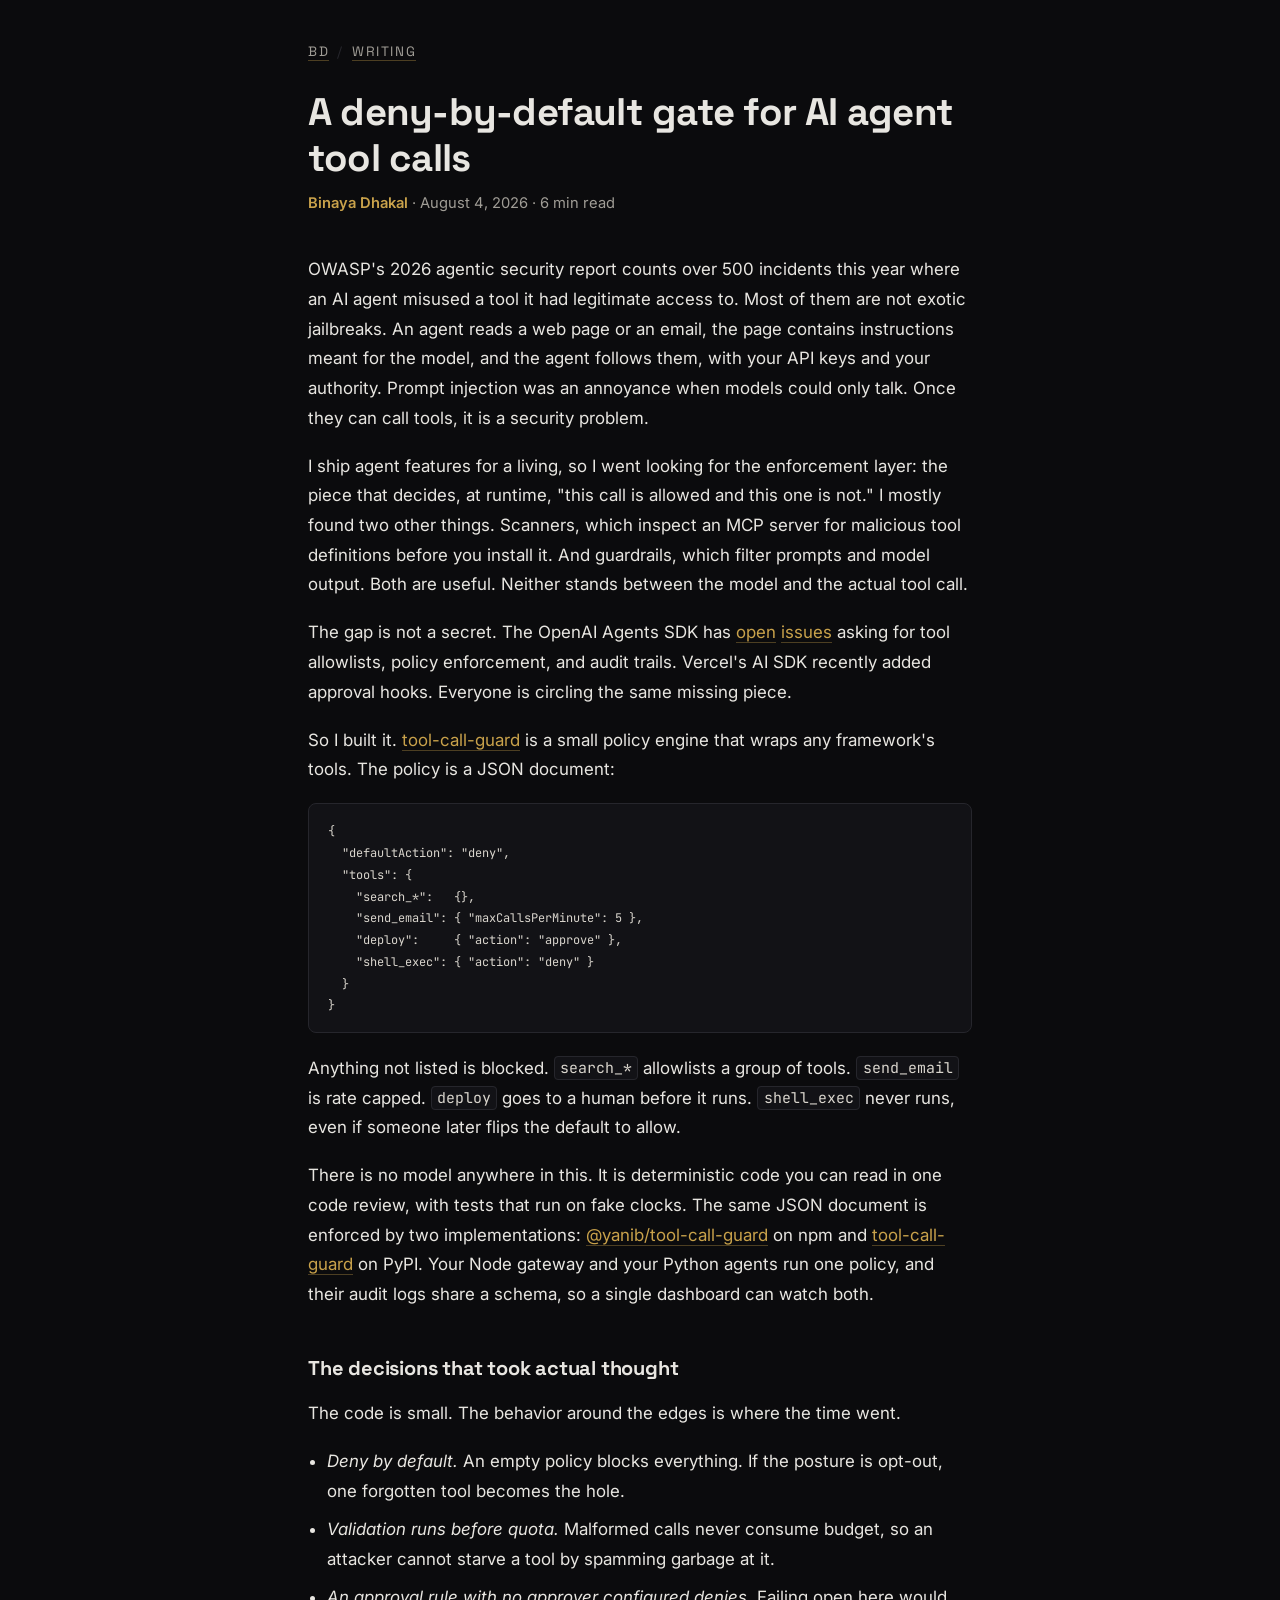
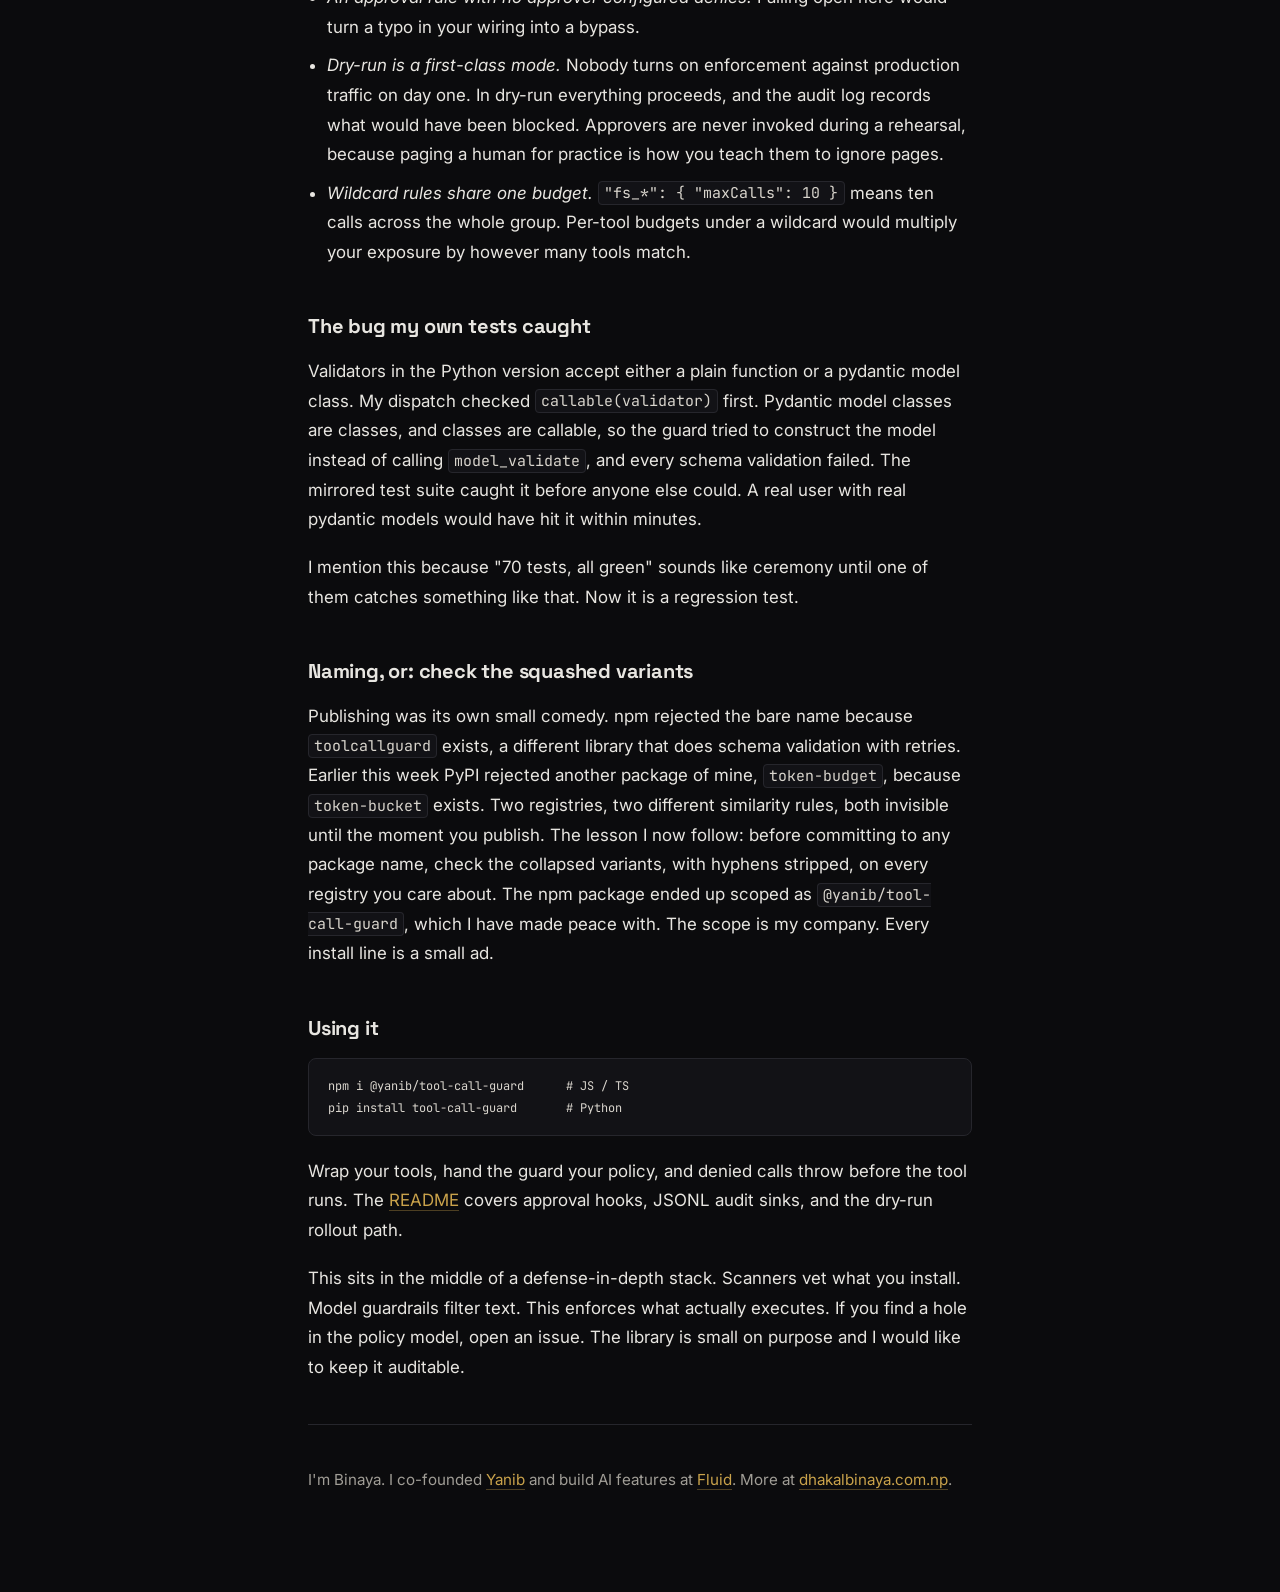
==== blog/tool-call-guard/index.html @ 5009bbb8 "Add Writing section: launch post for tool-call-guard" ====
<!DOCTYPE html>
<html lang="en">
<head>
	<meta charset="utf-8">
	<meta name="viewport" content="width=device-width, initial-scale=1">
	<title>A deny-by-default gate for AI agent tool calls — Binaya Dhakal</title>
	<meta name="description" content="Why I built tool-call-guard: one JSON policy for agent tool calls, enforced in JavaScript and Python. Allowlists, rate caps, approval hooks, audit trail.">
	<link rel="canonical" href="https://www.dhakalbinaya.com.np/blog/tool-call-guard/">
	<meta property="og:title" content="A deny-by-default gate for AI agent tool calls">
	<meta property="og:description" content="One JSON policy for agent tool calls, enforced in JavaScript and Python.">
	<meta property="og:type" content="article">
	<meta property="og:url" content="https://www.dhakalbinaya.com.np/blog/tool-call-guard/">
	<meta property="og:image" content="https://www.dhakalbinaya.com.np/assets/images/og/og-cover.png">
	<link rel="icon" type="image/png" sizes="32x32" href="/assets/logo/favicon.png">
	<link rel="preconnect" href="https://fonts.googleapis.com">
	<link href="https://fonts.googleapis.com/css2?family=Inter:wght@400;500;600&family=Space+Grotesk:wght@500;700&family=JetBrains+Mono:wght@400&display=swap" rel="stylesheet">
	<style>
		:root {
			--bg: #0b0b0d; --panel: #121216; --ink: #e8e6e1; --muted: #a09d96;
			--gold: #c9a24b; --line: #26262c;
		}
		* { margin: 0; padding: 0; box-sizing: border-box; }
		body {
			background: var(--bg); color: var(--ink);
			font-family: 'Inter', sans-serif; font-size: 1.06rem; line-height: 1.75;
			-webkit-font-smoothing: antialiased;
		}
		.wrap { max-width: 44rem; margin: 0 auto; padding: 2.5rem 1.25rem 5rem; }
		.crumbs { font-family: 'Space Grotesk', sans-serif; font-size: .85rem; letter-spacing: .12em; text-transform: uppercase; }
		.crumbs a { color: var(--muted); text-decoration: none; }
		.crumbs a:hover { color: var(--gold); }
		.crumbs span { color: var(--line); margin: 0 .5rem; }
		h1 {
			font-family: 'Space Grotesk', sans-serif; font-weight: 700;
			font-size: clamp(1.7rem, 4.5vw, 2.4rem); line-height: 1.2;
			letter-spacing: -.02em; margin: 1.6rem 0 .6rem;
		}
		.meta { color: var(--muted); font-size: .92rem; margin-bottom: 2.4rem; }
		.meta b { color: var(--gold); font-weight: 600; }
		h2 {
			font-family: 'Space Grotesk', sans-serif; font-weight: 700; font-size: 1.25rem;
			margin: 2.6rem 0 .8rem; letter-spacing: -.01em;
		}
		p { margin-bottom: 1.15rem; }
		a { color: var(--gold); text-decoration: none; border-bottom: 1px solid rgba(201,162,75,.35); }
		a:hover { border-bottom-color: var(--gold); }
		ul { margin: 0 0 1.15rem 1.2rem; }
		li { margin-bottom: .55rem; }
		pre {
			background: var(--panel); border: 1px solid var(--line); border-radius: 8px;
			padding: 1rem 1.2rem; overflow-x: auto; margin: 0 0 1.3rem;
			font-family: 'JetBrains Mono', monospace; font-size: .85rem; line-height: 1.6;
		}
		code { font-family: 'JetBrains Mono', monospace; font-size: .88em; color: #d9d5cd; }
		p code, li code { background: var(--panel); border: 1px solid var(--line); border-radius: 4px; padding: .1em .35em; }
		.rule { border: 0; border-top: 1px solid var(--line); margin: 2.6rem 0; }
		.foot { color: var(--muted); font-size: .95rem; }
	</style>
</head>
<body>
	<div class="wrap">
		<nav class="crumbs"><a href="/">BD</a><span>/</span><a href="/blog/">Writing</a></nav>

		<h1>A deny-by-default gate for AI agent tool calls</h1>
		<p class="meta"><b>Binaya Dhakal</b> · August 4, 2026 · 6 min read</p>

		<p>OWASP's 2026 agentic security report counts over 500 incidents this year where an AI agent misused a tool it had legitimate access to. Most of them are not exotic jailbreaks. An agent reads a web page or an email, the page contains instructions meant for the model, and the agent follows them, with your API keys and your authority. Prompt injection was an annoyance when models could only talk. Once they can call tools, it is a security problem.</p>

		<p>I ship agent features for a living, so I went looking for the enforcement layer: the piece that decides, at runtime, "this call is allowed and this one is not." I mostly found two other things. Scanners, which inspect an MCP server for malicious tool definitions before you install it. And guardrails, which filter prompts and model output. Both are useful. Neither stands between the model and the actual tool call.</p>

		<p>The gap is not a secret. The OpenAI Agents SDK has <a href="https://github.com/openai/openai-agents-python/issues/2515">open</a> <a href="https://github.com/openai/openai-agents-python/issues/2970">issues</a> asking for tool allowlists, policy enforcement, and audit trails. Vercel's AI SDK recently added approval hooks. Everyone is circling the same missing piece.</p>

		<p>So I built it. <a href="https://github.com/binaydhakal/tool-call-guard">tool-call-guard</a> is a small policy engine that wraps any framework's tools. The policy is a JSON document:</p>

<pre><code>{
  "defaultAction": "deny",
  "tools": {
    "search_*":   {},
    "send_email": { "maxCallsPerMinute": 5 },
    "deploy":     { "action": "approve" },
    "shell_exec": { "action": "deny" }
  }
}</code></pre>

		<p>Anything not listed is blocked. <code>search_*</code> allowlists a group of tools. <code>send_email</code> is rate capped. <code>deploy</code> goes to a human before it runs. <code>shell_exec</code> never runs, even if someone later flips the default to allow.</p>

		<p>There is no model anywhere in this. It is deterministic code you can read in one code review, with tests that run on fake clocks. The same JSON document is enforced by two implementations: <a href="https://www.npmjs.com/package/@yanib/tool-call-guard">@yanib/tool-call-guard</a> on npm and <a href="https://pypi.org/project/tool-call-guard/">tool-call-guard</a> on PyPI. Your Node gateway and your Python agents run one policy, and their audit logs share a schema, so a single dashboard can watch both.</p>

		<h2>The decisions that took actual thought</h2>

		<p>The code is small. The behavior around the edges is where the time went.</p>

		<ul>
			<li><em>Deny by default.</em> An empty policy blocks everything. If the posture is opt-out, one forgotten tool becomes the hole.</li>
			<li><em>Validation runs before quota.</em> Malformed calls never consume budget, so an attacker cannot starve a tool by spamming garbage at it.</li>
			<li><em>An approval rule with no approver configured denies.</em> Failing open here would turn a typo in your wiring into a bypass.</li>
			<li><em>Dry-run is a first-class mode.</em> Nobody turns on enforcement against production traffic on day one. In dry-run everything proceeds, and the audit log records what would have been blocked. Approvers are never invoked during a rehearsal, because paging a human for practice is how you teach them to ignore pages.</li>
			<li><em>Wildcard rules share one budget.</em> <code>"fs_*": { "maxCalls": 10 }</code> means ten calls across the whole group. Per-tool budgets under a wildcard would multiply your exposure by however many tools match.</li>
		</ul>

		<h2>The bug my own tests caught</h2>

		<p>Validators in the Python version accept either a plain function or a pydantic model class. My dispatch checked <code>callable(validator)</code> first. Pydantic model classes are classes, and classes are callable, so the guard tried to construct the model instead of calling <code>model_validate</code>, and every schema validation failed. The mirrored test suite caught it before anyone else could. A real user with real pydantic models would have hit it within minutes.</p>

		<p>I mention this because "70 tests, all green" sounds like ceremony until one of them catches something like that. Now it is a regression test.</p>

		<h2>Naming, or: check the squashed variants</h2>

		<p>Publishing was its own small comedy. npm rejected the bare name because <code>toolcallguard</code> exists, a different library that does schema validation with retries. Earlier this week PyPI rejected another package of mine, <code>token-budget</code>, because <code>token-bucket</code> exists. Two registries, two different similarity rules, both invisible until the moment you publish. The lesson I now follow: before committing to any package name, check the collapsed variants, with hyphens stripped, on every registry you care about. The npm package ended up scoped as <code>@yanib/tool-call-guard</code>, which I have made peace with. The scope is my company. Every install line is a small ad.</p>

		<h2>Using it</h2>

<pre><code>npm i @yanib/tool-call-guard      # JS / TS
pip install tool-call-guard       # Python</code></pre>

		<p>Wrap your tools, hand the guard your policy, and denied calls throw before the tool runs. The <a href="https://github.com/binaydhakal/tool-call-guard">README</a> covers approval hooks, JSONL audit sinks, and the dry-run rollout path.</p>

		<p>This sits in the middle of a defense-in-depth stack. Scanners vet what you install. Model guardrails filter text. This enforces what actually executes. If you find a hole in the policy model, open an issue. The library is small on purpose and I would like to keep it auditable.</p>

		<hr class="rule">
		<p class="foot">I'm Binaya. I co-founded <a href="https://www.yanib.dev">Yanib</a> and build AI features at <a href="https://www.fluid.app">Fluid</a>. More at <a href="/">dhakalbinaya.com.np</a>.</p>
	</div>
</body>
</html>
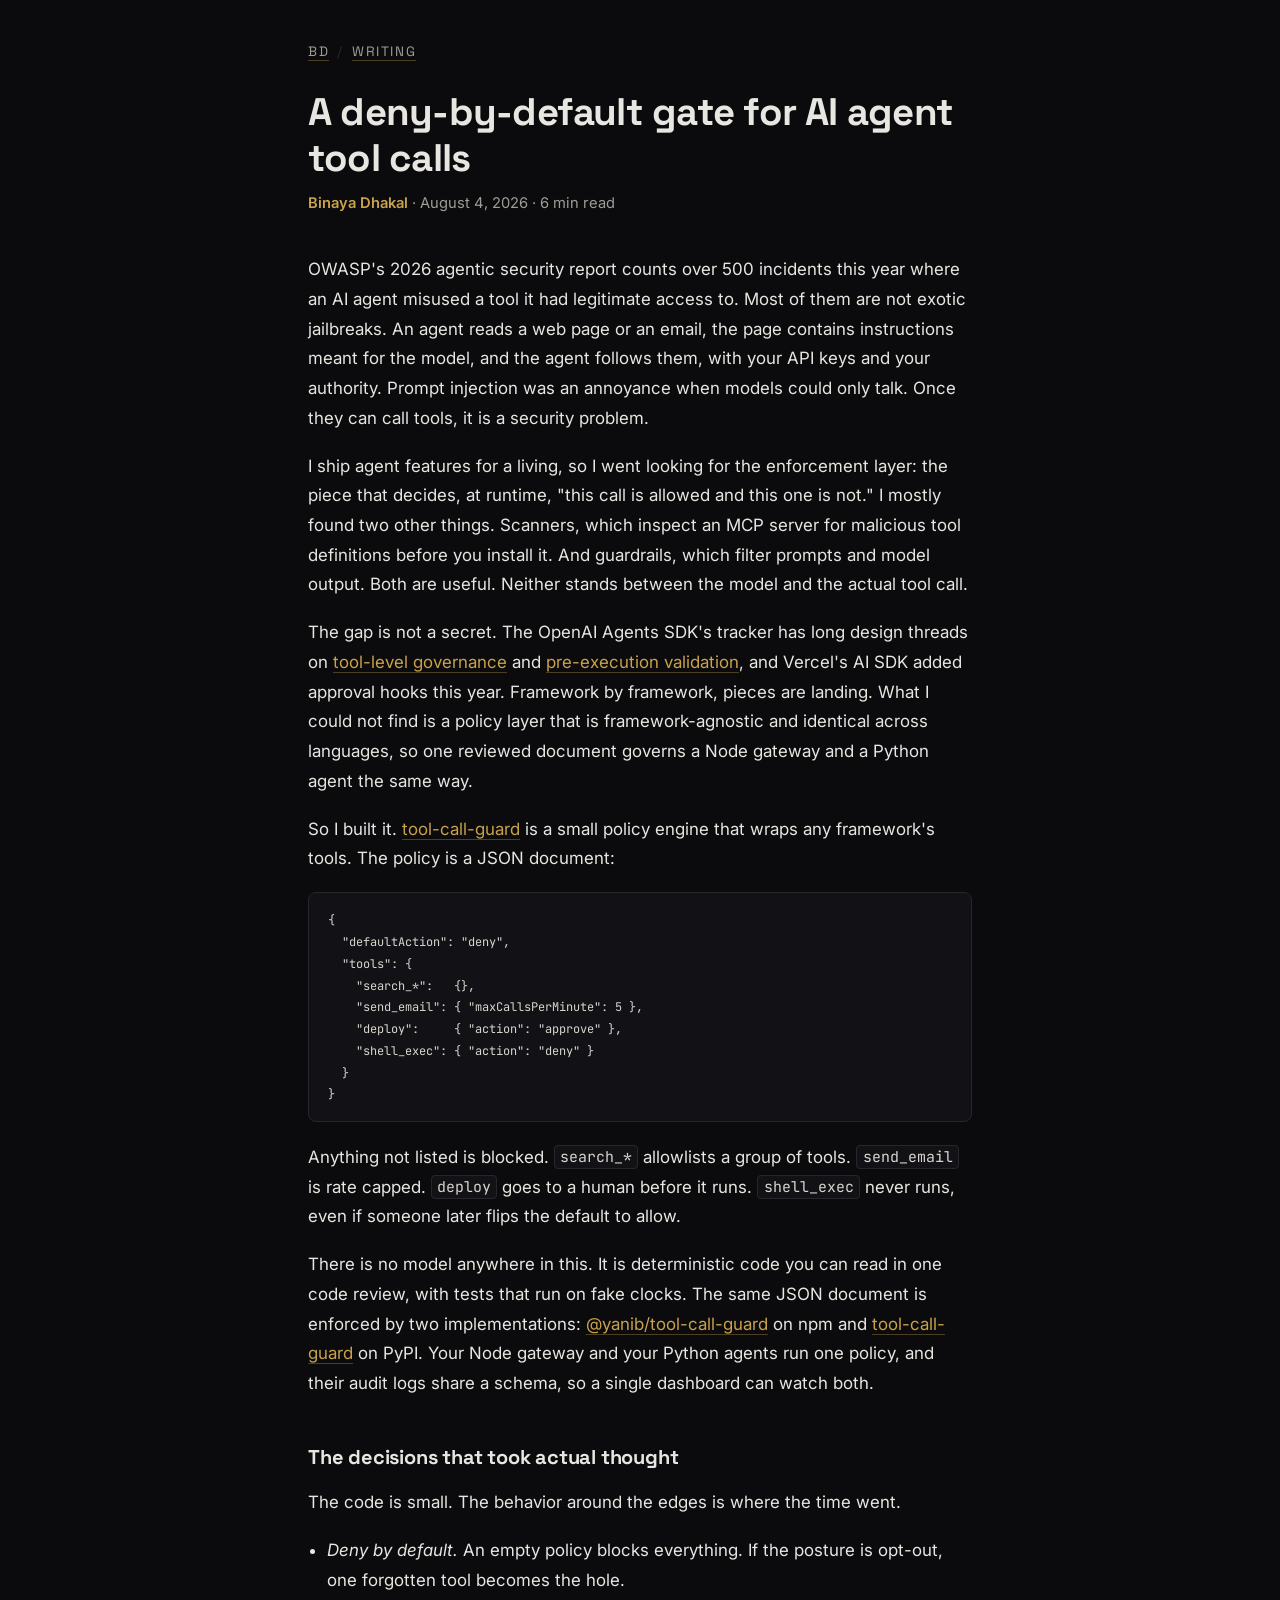
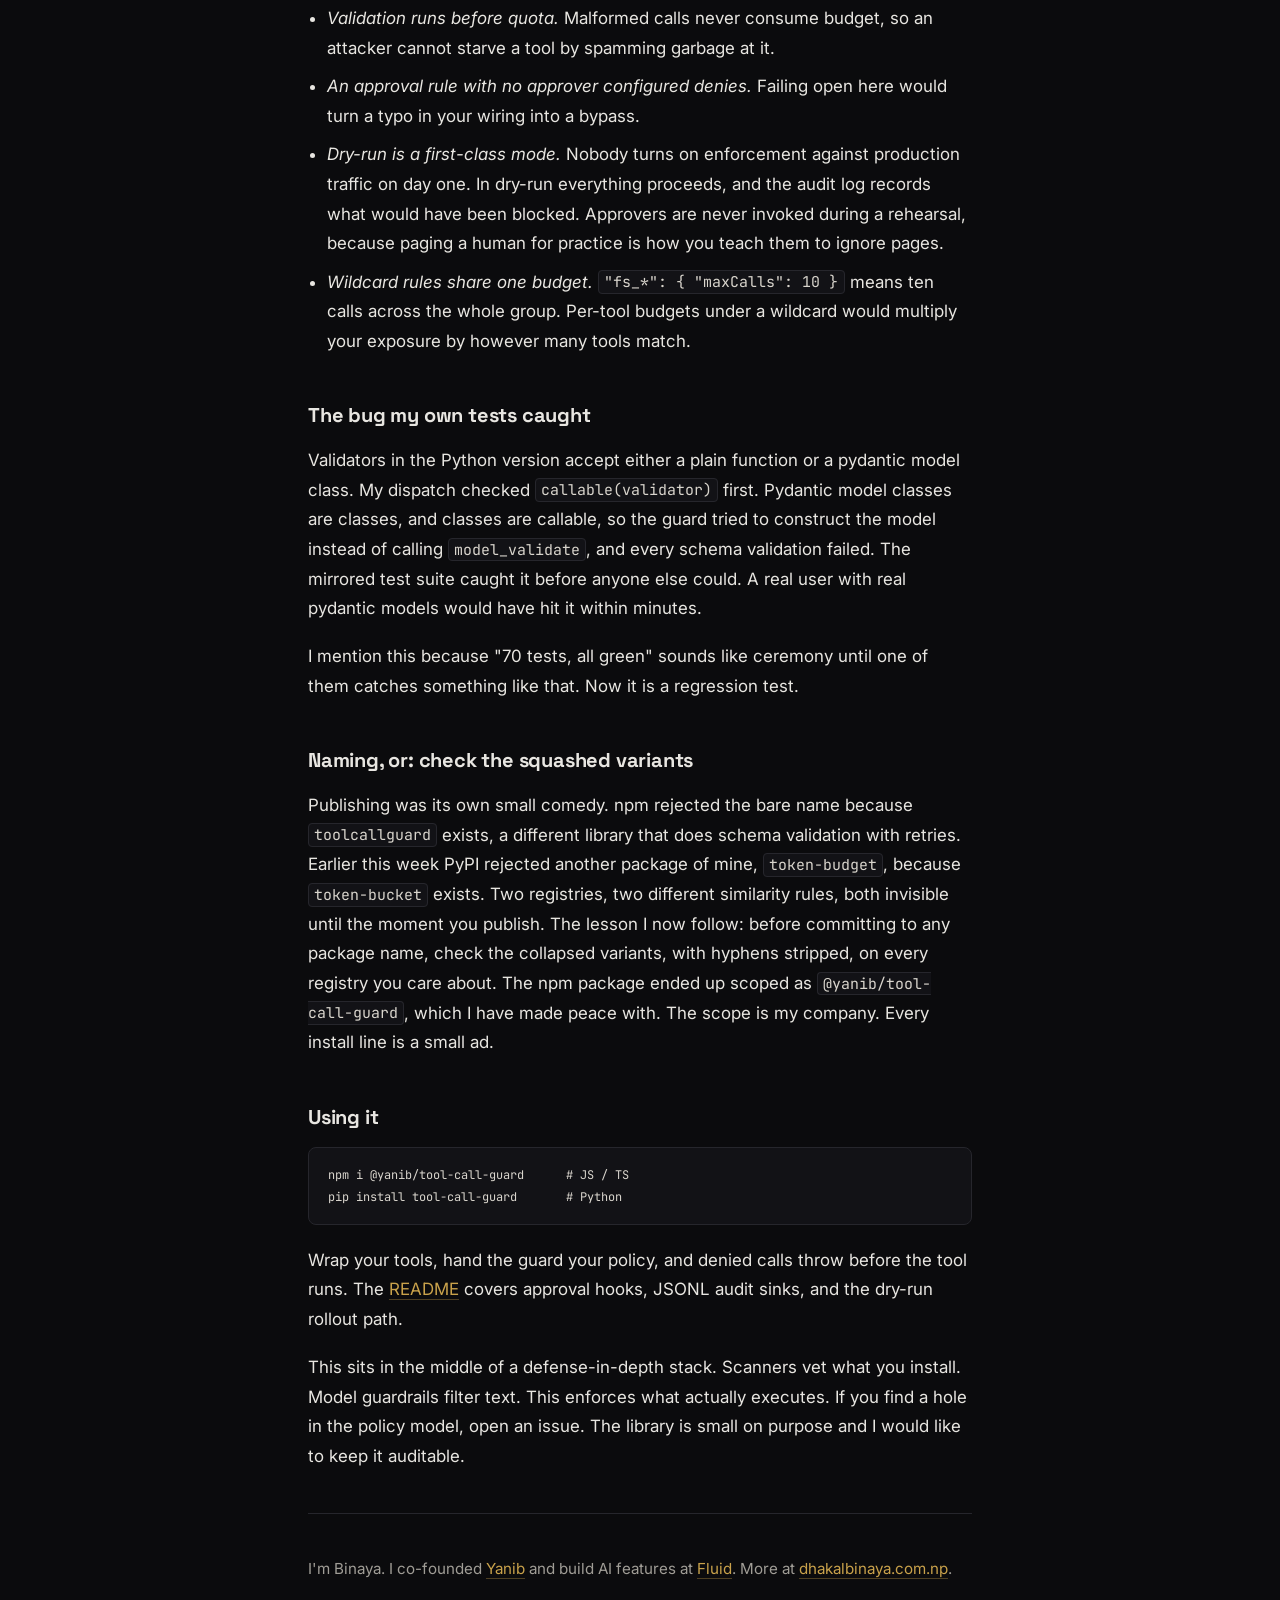
==== commit 9a9f109a: "Blog: correct SDK issue status, sharpen the differentiation" ====
--- a/blog/tool-call-guard/index.html
+++ b/blog/tool-call-guard/index.html
@@ -68,7 +68,7 @@
 
 		<p>I ship agent features for a living, so I went looking for the enforcement layer: the piece that decides, at runtime, "this call is allowed and this one is not." I mostly found two other things. Scanners, which inspect an MCP server for malicious tool definitions before you install it. And guardrails, which filter prompts and model output. Both are useful. Neither stands between the model and the actual tool call.</p>
 
-		<p>The gap is not a secret. The OpenAI Agents SDK has <a href="https://github.com/openai/openai-agents-python/issues/2515">open</a> <a href="https://github.com/openai/openai-agents-python/issues/2970">issues</a> asking for tool allowlists, policy enforcement, and audit trails. Vercel's AI SDK recently added approval hooks. Everyone is circling the same missing piece.</p>
+		<p>The gap is not a secret. The OpenAI Agents SDK's tracker has long design threads on <a href="https://github.com/openai/openai-agents-python/issues/2515">tool-level governance</a> and <a href="https://github.com/openai/openai-agents-python/issues/2970">pre-execution validation</a>, and Vercel's AI SDK added approval hooks this year. Framework by framework, pieces are landing. What I could not find is a policy layer that is framework-agnostic and identical across languages, so one reviewed document governs a Node gateway and a Python agent the same way.</p>
 
 		<p>So I built it. <a href="https://github.com/binaydhakal/tool-call-guard">tool-call-guard</a> is a small policy engine that wraps any framework's tools. The policy is a JSON document:</p>
 
